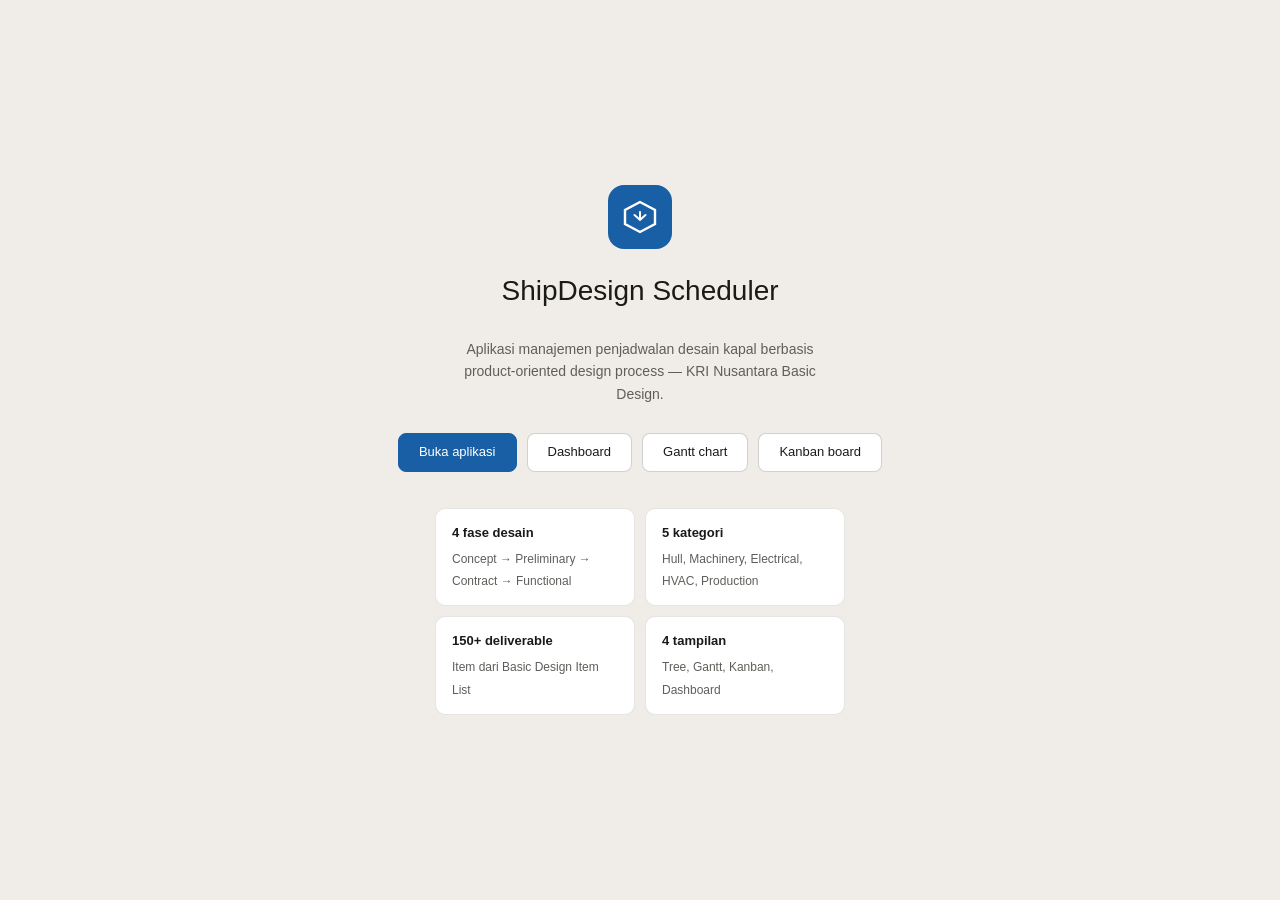
==== index.html @ ca36232a "Initial commit" ====
<!DOCTYPE html>
<html lang="id">
<head>
  <meta charset="UTF-8">
  <meta name="viewport" content="width=device-width, initial-scale=1.0">
  <title>ShipDesign Scheduler</title>
  <link rel="stylesheet" href="css/style.css">
  <style>
    .splash {
      display: flex; flex-direction: column;
      align-items: center; justify-content: center;
      min-height: 100vh; gap: 20px; text-align: center;
      padding: 2rem;
    }
    .splash-logo {
      width: 64px; height: 64px; background: #185FA5;
      border-radius: 16px; display: flex; align-items: center; justify-content: center;
    }
    .splash-logo svg { width: 38px; height: 38px; }
    .splash h1 { font-size: 28px; font-weight: 500; margin-bottom: 4px; }
    .splash p  { font-size: 14px; color: #5f5e5a; max-width: 400px; }
    .splash-links {
      display: flex; gap: 10px; flex-wrap: wrap; justify-content: center; margin-top: 8px;
    }
    .splash-links a {
      padding: 8px 20px; border-radius: 8px; font-size: 13px; text-decoration: none;
      border: 0.5px solid rgba(0,0,0,0.18); color: #1a1a18;
      background: #ffffff;
    }
    .splash-links a:first-child { background: #185FA5; color: #fff; border-color: #185FA5; }
    .splash-links a:hover { opacity: .85; }
    .info-grid {
      display: grid; grid-template-columns: repeat(2, minmax(0, 200px));
      gap: 10px; margin-top: 16px;
    }
    .info-card {
      background: #fff; border: 0.5px solid rgba(0,0,0,0.1);
      border-radius: 10px; padding: 14px 16px; text-align: left;
    }
    .info-card strong { display: block; font-size: 13px; margin-bottom: 3px; }
    .info-card span   { font-size: 12px; color: #5f5e5a; }
  </style>
</head>
<body>
  <div class="splash">
    <div class="splash-logo">
      <svg viewBox="0 0 38 38" fill="none">
        <path d="M19 4L4 12v14l15 8 15-8V12L19 4z" stroke="#fff" stroke-width="2.4"/>
        <path d="M19 14v8M13.5 17l5.5 5 5.5-5" stroke="#fff" stroke-width="2" stroke-linecap="round"/>
      </svg>
    </div>
    <h1>ShipDesign Scheduler</h1>
    <p>Aplikasi manajemen penjadwalan desain kapal berbasis product-oriented design process — KRI Nusantara Basic Design.</p>
    <div class="splash-links">
      <a href="pages/tree.html">Buka aplikasi</a>
      <a href="pages/dashboard.html">Dashboard</a>
      <a href="pages/gantt.html">Gantt chart</a>
      <a href="pages/kanban.html">Kanban board</a>
    </div>
    <div class="info-grid">
      <div class="info-card">
        <strong>4 fase desain</strong>
        <span>Concept → Preliminary → Contract → Functional</span>
      </div>
      <div class="info-card">
        <strong>5 kategori</strong>
        <span>Hull, Machinery, Electrical, HVAC, Production</span>
      </div>
      <div class="info-card">
        <strong>150+ deliverable</strong>
        <span>Item dari Basic Design Item List</span>
      </div>
      <div class="info-card">
        <strong>4 tampilan</strong>
        <span>Tree, Gantt, Kanban, Dashboard</span>
      </div>
    </div>
  </div>
</body>
</html>
---- css/style.css ----
/* ============================================================
   ShipDesign Scheduler — shared styles
   ============================================================ */

*, *::before, *::after { box-sizing: border-box; margin: 0; padding: 0; }

:root {
  --blue-50:  #E6F1FB; --blue-100: #B5D4F4; --blue-400: #378ADD;
  --blue-600: #185FA5; --blue-800: #0C447C; --blue-900: #042C53;
  --teal-50:  #E1F5EE; --teal-600: #0F6E56; --teal-800: #085041;
  --teal-400: #1D9E75;
  --coral-50: #FAECE7; --coral-400: #D85A30; --coral-800: #712B13;
  --purple-50:#EEEDFE; --purple-400:#7F77DD; --purple-800:#3C3489;
  --gray-50:  #F1EFE8; --gray-100: #D3D1C7; --gray-200: #B4B2A9;
  --gray-400: #888780; --gray-600: #5F5E5A; --gray-800: #444441;
  --green-50: #EAF3DE; --green-600:#3B6D11; --green-400:#639922;
  --amber-50: #FAEEDA; --amber-400:#BA7517;
  --red-50:   #FCEBEB; --red-400:  #E24B4A; --red-800:  #A32D2D;

  --bg-primary:   #ffffff;
  --bg-secondary: #f7f6f3;
  --bg-tertiary:  #f0ede8;
  --text-primary:   #1a1a18;
  --text-secondary: #5f5e5a;
  --text-tertiary:  #9a9890;
  --border-light: rgba(0,0,0,0.10);
  --border-mid:   rgba(0,0,0,0.18);
  --radius-md: 8px;
  --radius-lg: 12px;
  --radius-xl: 16px;
  --font: -apple-system, BlinkMacSystemFont, 'Segoe UI', sans-serif;
}

@media (prefers-color-scheme: dark) {
  :root {
    --bg-primary:   #1e1e1c;
    --bg-secondary: #272724;
    --bg-tertiary:  #2e2e2b;
    --text-primary:   #f0ede8;
    --text-secondary: #a8a69f;
    --text-tertiary:  #6a6864;
    --border-light: rgba(255,255,255,0.09);
    --border-mid:   rgba(255,255,255,0.16);
  }
}

body {
  font-family: var(--font);
  background: var(--bg-tertiary);
  color: var(--text-primary);
  font-size: 14px;
  line-height: 1.6;
  min-height: 100vh;
}

/* ---- Layout shell ---- */
.app        { display: flex; flex-direction: column; min-height: 100vh; }
.layout     { display: flex; flex: 1; overflow: hidden; height: calc(100vh - 50px); }
.content    { flex: 1; overflow-y: auto; display: flex; flex-direction: column; }

/* ---- Topbar ---- */
.topbar {
  background: var(--bg-primary);
  border-bottom: 0.5px solid var(--border-light);
  padding: 10px 20px;
  display: flex; align-items: center; gap: 12px;
  height: 50px; flex-shrink: 0;
}
.logo-box {
  width: 30px; height: 30px; background: var(--blue-600);
  border-radius: 6px; display: flex; align-items: center; justify-content: center;
  flex-shrink: 0;
}
.logo-box svg { width: 18px; height: 18px; }
.logo-name   { font-size: 15px; font-weight: 500; color: var(--text-primary); }
.logo-sub    { font-size: 12px; color: var(--text-tertiary); margin-left: 2px; }
.topbar-right { margin-left: auto; display: flex; gap: 8px; align-items: center; }
.avatar {
  width: 28px; height: 28px; border-radius: 50%;
  background: var(--blue-100); display: flex; align-items: center;
  justify-content: center; font-size: 11px; font-weight: 500; color: var(--blue-800);
}

/* ---- Sidebar ---- */
.sidebar {
  width: 200px; flex-shrink: 0;
  background: var(--bg-primary);
  border-right: 0.5px solid var(--border-light);
  padding: 12px 0; overflow-y: auto;
}
.nav-label {
  font-size: 10px; font-weight: 500; color: var(--text-tertiary);
  padding: 8px 16px 4px; letter-spacing: .06em; text-transform: uppercase;
}
.nav-item {
  display: flex; align-items: center; gap: 10px;
  padding: 7px 16px; font-size: 13px; color: var(--text-secondary);
  cursor: pointer; border-left: 2px solid transparent;
  text-decoration: none;
}
.nav-item:hover { background: var(--bg-secondary); color: var(--text-primary); }
.nav-item.active {
  color: var(--blue-600); border-left-color: var(--blue-600);
  background: var(--blue-50); font-weight: 500;
}
.nav-dot { width: 8px; height: 8px; border-radius: 50%; flex-shrink: 0; }
.nav-icon { width: 16px; height: 16px; flex-shrink: 0; }

/* ---- Content header ---- */
.content-header {
  background: var(--bg-primary);
  border-bottom: 0.5px solid var(--border-light);
  padding: 12px 20px; display: flex; align-items: center; gap: 10px;
  flex-shrink: 0;
}
.page-title { font-size: 15px; font-weight: 500; }
.badge {
  font-size: 11px; padding: 2px 8px; border-radius: 10px;
  background: var(--blue-50); color: var(--blue-800); font-weight: 500;
}
.header-right { margin-left: auto; display: flex; gap: 8px; align-items: center; }

/* ---- Buttons ---- */
.btn {
  font-size: 12px; padding: 5px 12px;
  border-radius: var(--radius-md);
  border: 0.5px solid var(--border-mid);
  background: var(--bg-primary); color: var(--text-primary);
  cursor: pointer; font-family: var(--font);
}
.btn:hover { background: var(--bg-secondary); }
.btn-blue  { background: var(--blue-600); color: #fff; border-color: var(--blue-600); }
.btn-blue:hover { background: var(--blue-800); }

/* ---- Chips / status ---- */
.chip {
  font-size: 10px; padding: 2px 7px;
  border-radius: 8px; font-weight: 500; white-space: nowrap;
}
.chip-todo  { background: var(--gray-50);  color: var(--gray-600); }
.chip-prog  { background: var(--blue-50);  color: var(--blue-800); }
.chip-done  { background: var(--green-50); color: var(--green-600); }
.chip-late  { background: var(--red-50);   color: var(--red-800); }

/* ---- Stat cards (dashboard) ---- */
.stat-row {
  display: grid;
  grid-template-columns: repeat(4, minmax(0, 1fr));
  gap: 12px; padding: 16px 20px;
}
.stat-card {
  background: var(--bg-secondary);
  border-radius: var(--radius-md); padding: 12px 16px;
}
.stat-label { font-size: 12px; color: var(--text-secondary); margin-bottom: 4px; }
.stat-val   { font-size: 22px; font-weight: 500; }
.stat-sub   { font-size: 11px; color: var(--text-tertiary); margin-top: 2px; }
.prog-bg    { height: 4px; background: var(--border-light); border-radius: 2px; margin-top: 8px; overflow: hidden; }
.prog-fill  { height: 4px; border-radius: 2px; }

/* ---- Section ---- */
.section { padding: 0 20px 24px; }
.section-title {
  font-size: 13px; font-weight: 500; color: var(--text-secondary);
  margin-bottom: 10px; padding-top: 4px;
}

/* ---- Utility ---- */
select {
  font-size: 12px; padding: 4px 8px;
  border-radius: var(--radius-md);
  border: 0.5px solid var(--border-mid);
  background: var(--bg-primary); color: var(--text-primary);
  font-family: var(--font); cursor: pointer;
}

/* ============================================================
   Approval system styles
   ============================================================ */

/* User pill / switcher in topbar */
.user-pill {
  display: flex; align-items: center; gap: 8px;
  padding: 5px 10px 5px 6px; border-radius: var(--radius-md);
  border: 0.5px solid var(--border-mid); cursor: pointer;
  background: var(--bg-primary); position: relative;
}
.user-pill:hover { background: var(--bg-secondary); }
.user-menu {
  display: none; position: absolute; top: 46px; right: 0;
  width: 260px; background: var(--bg-primary);
  border: 0.5px solid var(--border-mid); border-radius: var(--radius-lg);
  box-shadow: 0 4px 16px rgba(0,0,0,.12); z-index: 300; padding: 4px 0;
}
.user-menu.open { display: block; }
.menu-label {
  font-size: 10px; font-weight: 500; color: var(--text-tertiary);
  padding: 6px 12px 4px; text-transform: uppercase; letter-spacing: .05em;
}
.menu-item {
  display: flex; align-items: center; gap: 10px;
  padding: 7px 12px; cursor: pointer; font-size: 13px;
}
.menu-item:hover  { background: var(--bg-secondary); }
.menu-item.active { background: var(--blue-50); }

/* Avatar */
.av {
  width: 28px; height: 28px; border-radius: 50%;
  display: flex; align-items: center; justify-content: center;
  font-size: 11px; font-weight: 500; flex-shrink: 0;
}

/* Approval track (horizontal stepper) */
.appr-track {
  display: flex; align-items: flex-start; gap: 0;
  margin: 12px 0; flex-wrap: wrap; gap: 4px;
}
.appr-step {
  display: flex; align-items: flex-start; gap: 8px;
  flex: 1; min-width: 100px; padding: 8px 10px;
  border-radius: var(--radius-md); border: 0.5px solid var(--border-light);
  background: var(--bg-secondary); position: relative;
}
.appr-step.done { background: #EAF3DE; border-color: #97C459; }
.appr-step.next { background: var(--blue-50); border-color: #85B7EB; }
.appr-step.wait { opacity: .6; }
.appr-dot {
  width: 20px; height: 20px; border-radius: 50%; flex-shrink: 0;
  display: flex; align-items: center; justify-content: center;
  font-size: 10px; font-weight: 600; margin-top: 1px;
}
.appr-step.done .appr-dot { background: #3B6D11; }
.appr-step.next .appr-dot { background: #185FA5; color: #fff; }
.appr-step.wait .appr-dot { background: var(--gray-200); color: var(--gray-600); }
.appr-info { flex: 1; min-width: 0; }
.appr-role-lbl { font-size: 11px; font-weight: 500; color: var(--text-primary); line-height: 1.3; }
.appr-by      { font-size: 10px; color: var(--text-tertiary); margin-top: 2px; line-height: 1.4; }
.appr-by.next-lbl { color: #185FA5; }
.appr-note    { font-size: 10px; color: var(--text-secondary); font-style: italic; margin-top: 2px; }
.appr-arrow   { display: none; } /* hidden — layout uses flex gap */

/* Approval action area */
.appr-actions textarea {
  width: 100%; font-size: 12px; padding: 7px 9px;
  border-radius: var(--radius-md); border: 0.5px solid var(--border-mid);
  background: var(--bg-primary); color: var(--text-primary);
  resize: none; font-family: var(--font); line-height: 1.5;
}
.appr-actions textarea:focus { outline: none; border-color: #185FA5; }
.btn-approve {
  flex: 1; font-size: 12px; padding: 7px 12px;
  border-radius: var(--radius-md); border: none;
  background: #185FA5; color: #fff; cursor: pointer; font-family: var(--font);
}
.btn-approve:hover { background: #0C447C; }
.btn-reject-sm {
  font-size: 12px; padding: 7px 12px; border-radius: var(--radius-md);
  border: 0.5px solid #E24B4A; background: #FCEBEB; color: #A32D2D;
  cursor: pointer; font-family: var(--font);
}
.btn-reject-sm:hover { background: #F09595; }
.appr-complete {
  display: flex; align-items: center; gap: 6px;
  font-size: 12px; color: #3B6D11; padding: 8px 10px;
  background: #EAF3DE; border-radius: var(--radius-md);
  border: 0.5px solid #97C459;
}
.appr-locked {
  font-size: 12px; color: var(--text-secondary); padding: 8px 10px;
  background: var(--bg-secondary); border-radius: var(--radius-md);
  border: 0.5px solid var(--border-light);
  display: flex; align-items: center; gap: 6px; line-height: 1.5;
}

/* Approval chip in cards/tree */
.appr-chip {
  font-size: 10px; padding: 1px 6px; border-radius: 8px;
  font-weight: 500; white-space: nowrap; display: inline-flex; align-items: center; gap: 3px;
}
.appr-chip-0 { background: var(--gray-50);  color: var(--gray-600); }
.appr-chip-1 { background: var(--blue-50);  color: var(--blue-800); }
.appr-chip-2 { background: var(--blue-50);  color: var(--blue-800); }
.appr-chip-3 { background: var(--amber-50); color: #633806; }
.appr-chip-4 { background: #EAF3DE;         color: #3B6D11; }

/* Add deliverable modal */
.add-modal-bg {
  display: none; position: fixed; inset: 0;
  background: rgba(0,0,0,.4); z-index: 400;
  align-items: center; justify-content: center;
}
.add-modal-bg.open { display: flex; }
.add-modal {
  background: var(--bg-primary); border-radius: var(--radius-xl);
  border: 0.5px solid var(--border-light); padding: 24px;
  width: 480px; max-width: 92vw;
}
.add-modal h3 { font-size: 15px; font-weight: 500; margin-bottom: 4px; }
.add-modal .sub { font-size: 12px; color: var(--text-tertiary); margin-bottom: 20px; }
.form-row { margin-bottom: 14px; }
.form-row label { display: block; font-size: 12px; color: var(--text-secondary); margin-bottom: 5px; font-weight: 500; }
.form-row input, .form-row select, .form-row textarea {
  width: 100%; font-size: 13px; padding: 8px 10px;
  border-radius: var(--radius-md); border: 0.5px solid var(--border-mid);
  background: var(--bg-primary); color: var(--text-primary); font-family: var(--font);
}
.form-row input:focus, .form-row select:focus, .form-row textarea:focus {
  outline: none; border-color: #185FA5;
}
.form-grid-2 { display: grid; grid-template-columns: 1fr 1fr; gap: 12px; }
.add-locked {
  padding: 12px 16px; background: var(--bg-secondary);
  border-radius: var(--radius-md); border: 0.5px solid var(--border-light);
  font-size: 13px; color: var(--text-secondary); display: flex; align-items: center; gap: 8px;
}
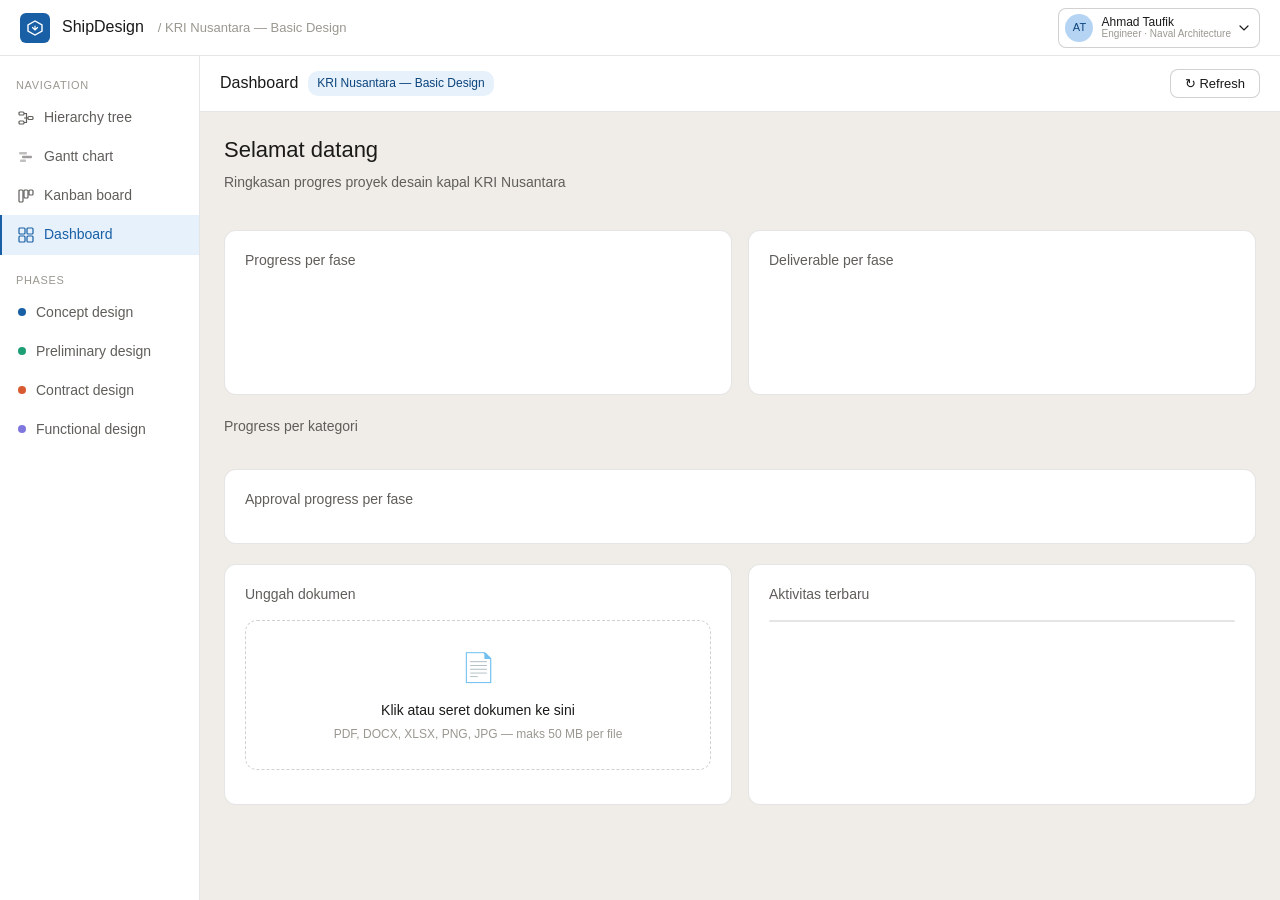
==== commit 7b62d64d: "update review pdf" ====
--- a/index.html
+++ b/index.html
@@ -2,79 +2,10 @@
 <html lang="id">
 <head>
   <meta charset="UTF-8">
-  <meta name="viewport" content="width=device-width, initial-scale=1.0">
+  <meta http-equiv="refresh" content="0;url=pages/dashboard.html">
   <title>ShipDesign Scheduler</title>
-  <link rel="stylesheet" href="css/style.css">
-  <style>
-    .splash {
-      display: flex; flex-direction: column;
-      align-items: center; justify-content: center;
-      min-height: 100vh; gap: 20px; text-align: center;
-      padding: 2rem;
-    }
-    .splash-logo {
-      width: 64px; height: 64px; background: #185FA5;
-      border-radius: 16px; display: flex; align-items: center; justify-content: center;
-    }
-    .splash-logo svg { width: 38px; height: 38px; }
-    .splash h1 { font-size: 28px; font-weight: 500; margin-bottom: 4px; }
-    .splash p  { font-size: 14px; color: #5f5e5a; max-width: 400px; }
-    .splash-links {
-      display: flex; gap: 10px; flex-wrap: wrap; justify-content: center; margin-top: 8px;
-    }
-    .splash-links a {
-      padding: 8px 20px; border-radius: 8px; font-size: 13px; text-decoration: none;
-      border: 0.5px solid rgba(0,0,0,0.18); color: #1a1a18;
-      background: #ffffff;
-    }
-    .splash-links a:first-child { background: #185FA5; color: #fff; border-color: #185FA5; }
-    .splash-links a:hover { opacity: .85; }
-    .info-grid {
-      display: grid; grid-template-columns: repeat(2, minmax(0, 200px));
-      gap: 10px; margin-top: 16px;
-    }
-    .info-card {
-      background: #fff; border: 0.5px solid rgba(0,0,0,0.1);
-      border-radius: 10px; padding: 14px 16px; text-align: left;
-    }
-    .info-card strong { display: block; font-size: 13px; margin-bottom: 3px; }
-    .info-card span   { font-size: 12px; color: #5f5e5a; }
-  </style>
 </head>
 <body>
-  <div class="splash">
-    <div class="splash-logo">
-      <svg viewBox="0 0 38 38" fill="none">
-        <path d="M19 4L4 12v14l15 8 15-8V12L19 4z" stroke="#fff" stroke-width="2.4"/>
-        <path d="M19 14v8M13.5 17l5.5 5 5.5-5" stroke="#fff" stroke-width="2" stroke-linecap="round"/>
-      </svg>
-    </div>
-    <h1>ShipDesign Scheduler</h1>
-    <p>Aplikasi manajemen penjadwalan desain kapal berbasis product-oriented design process — KRI Nusantara Basic Design.</p>
-    <div class="splash-links">
-      <a href="pages/tree.html">Buka aplikasi</a>
-      <a href="pages/dashboard.html">Dashboard</a>
-      <a href="pages/gantt.html">Gantt chart</a>
-      <a href="pages/kanban.html">Kanban board</a>
-    </div>
-    <div class="info-grid">
-      <div class="info-card">
-        <strong>4 fase desain</strong>
-        <span>Concept → Preliminary → Contract → Functional</span>
-      </div>
-      <div class="info-card">
-        <strong>5 kategori</strong>
-        <span>Hull, Machinery, Electrical, HVAC, Production</span>
-      </div>
-      <div class="info-card">
-        <strong>150+ deliverable</strong>
-        <span>Item dari Basic Design Item List</span>
-      </div>
-      <div class="info-card">
-        <strong>4 tampilan</strong>
-        <span>Tree, Gantt, Kanban, Dashboard</span>
-      </div>
-    </div>
-  </div>
+  <script>location.replace('pages/dashboard.html');</script>
 </body>
 </html>
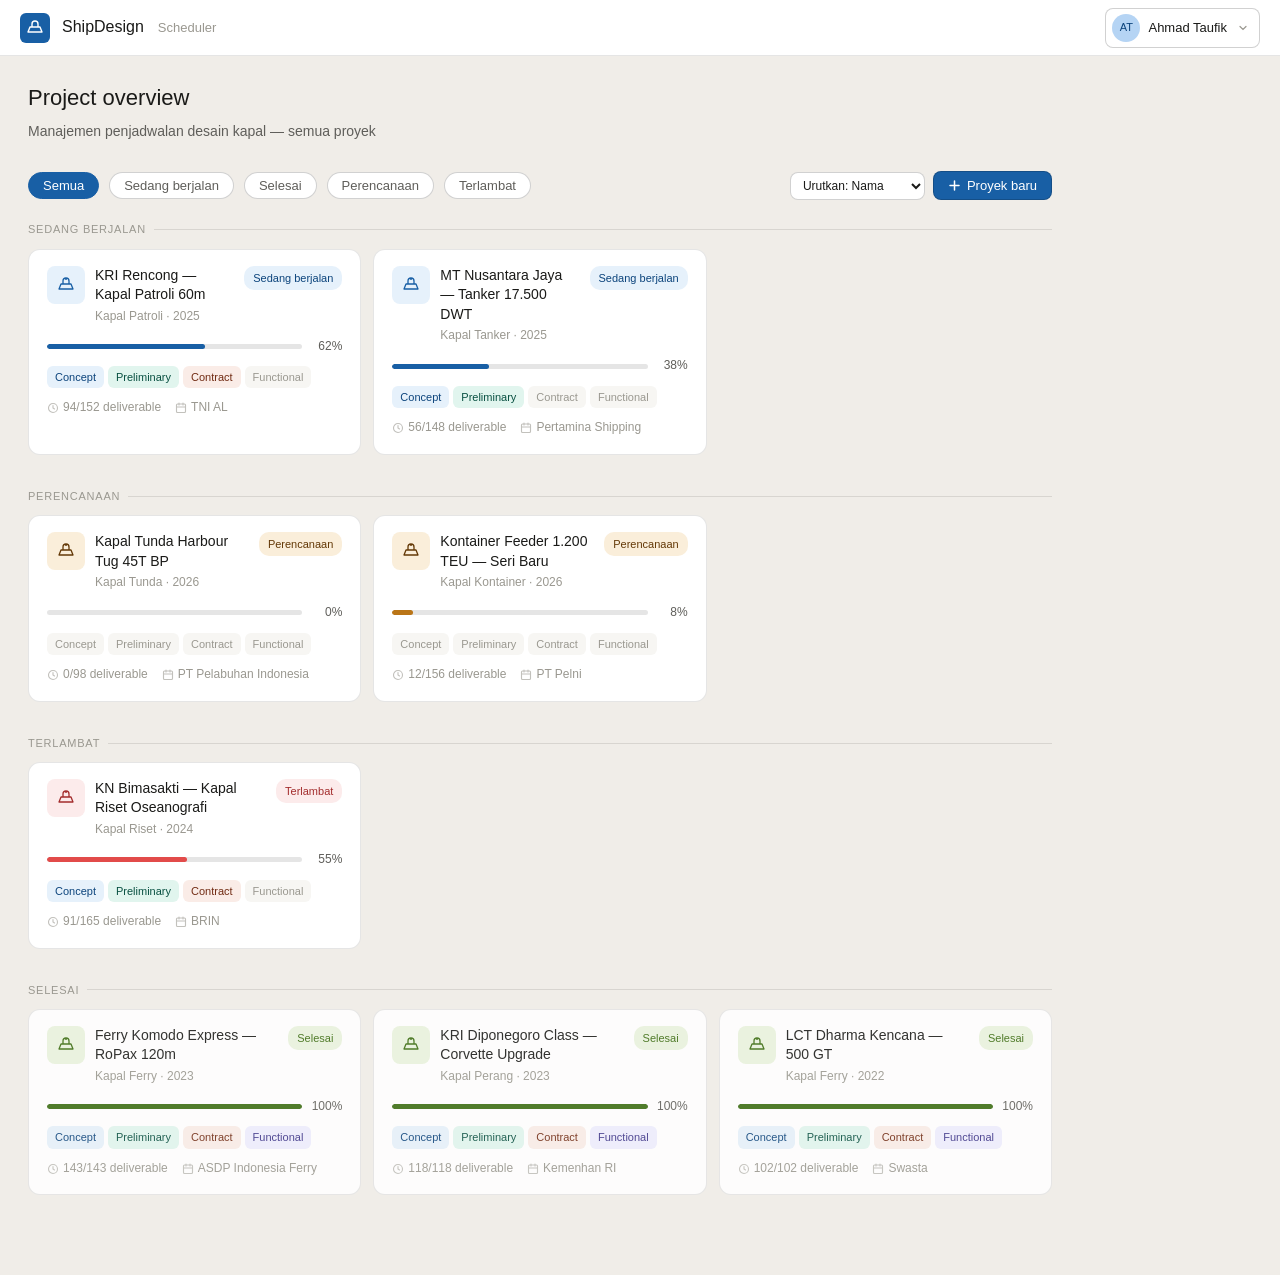
==== commit 1cabe9ee: "index" ====
--- a/index.html
+++ b/index.html
@@ -2,10 +2,505 @@
 <html lang="id">
 <head>
   <meta charset="UTF-8">
-  <meta http-equiv="refresh" content="0;url=pages/dashboard.html">
+  <meta name="viewport" content="width=device-width,initial-scale=1.0">
   <title>ShipDesign Scheduler</title>
+  <link rel="stylesheet" href="css/style.css">
+  <style>
+    /* ── Home-page specific ── */
+    .home-wrap   { padding: 24px 28px 48px; max-width: 1080px; }
+
+    .home-hero   { margin-bottom: 28px; }
+    .home-title  { font-size: 22px; font-weight: 500; color: var(--text-primary); margin-bottom: 4px; }
+    .home-sub    { font-size: 14px; color: var(--text-secondary); }
+
+    /* filter bar */
+    .filter-bar  { display: flex; align-items: center; gap: 10px; margin-bottom: 20px; flex-wrap: wrap; }
+    .filter-pill {
+      font-size: 13px; padding: 5px 14px; border-radius: 20px;
+      border: 0.5px solid var(--border-mid); background: var(--bg-primary);
+      color: var(--text-secondary); cursor: pointer; font-family: var(--font);
+    }
+    .filter-pill:hover  { background: var(--bg-secondary); }
+    .filter-pill.active { background: var(--blue-600); color: #fff; border-color: var(--blue-600); }
+    .filter-right { margin-left: auto; display: flex; gap: 8px; align-items: center; }
+
+    /* section label */
+    .proj-section-hd {
+      font-size: 11px; font-weight: 500; color: var(--text-tertiary);
+      letter-spacing: .07em; text-transform: uppercase;
+      margin-bottom: 10px; margin-top: 4px;
+      display: flex; align-items: center; gap: 8px;
+    }
+    .proj-section-hd::after { content:''; flex:1; height:0.5px; background:var(--border-light); }
+
+    /* project card grid */
+    .proj-grid {
+      display: grid;
+      grid-template-columns: repeat(auto-fill, minmax(300px, 1fr));
+      gap: 12px;
+      margin-bottom: 32px;
+    }
+
+    .proj-card {
+      background: var(--bg-primary);
+      border: 0.5px solid var(--border-light);
+      border-radius: var(--radius-lg);
+      padding: 16px 18px;
+      cursor: pointer;
+      transition: box-shadow .12s, border-color .12s;
+      text-decoration: none; color: inherit;
+      display: flex; flex-direction: column; gap: 10px;
+    }
+    .proj-card:hover {
+      border-color: var(--blue-400);
+      box-shadow: 0 2px 12px rgba(0,0,0,.07);
+    }
+    .proj-card.done-card { opacity: .88; }
+
+    .pc-top    { display: flex; align-items: flex-start; justify-content: space-between; gap: 10px; }
+    .pc-icon   {
+      width: 38px; height: 38px; border-radius: 8px; flex-shrink: 0;
+      display: flex; align-items: center; justify-content: center;
+    }
+    .pc-icon svg { width: 20px; height: 20px; }
+    .pc-title  { font-size: 14px; font-weight: 500; line-height: 1.4; color: var(--text-primary); }
+    .pc-type   { font-size: 12px; color: var(--text-tertiary); margin-top: 2px; }
+
+    /* status pill on card */
+    .pc-status {
+      font-size: 11px; padding: 3px 9px; border-radius: 10px;
+      font-weight: 500; white-space: nowrap; flex-shrink: 0;
+    }
+    .ps-ongoing  { background: var(--blue-50);   color: var(--blue-800); }
+    .ps-done     { background: var(--green-50);  color: var(--green-600); }
+    .ps-planning { background: var(--amber-50);  color: #633806; }
+    .ps-overdue  { background: var(--red-50);    color: var(--red-800); }
+
+    /* progress bar */
+    .pc-prog-wrap { display: flex; align-items: center; gap: 8px; }
+    .pc-prog-bg   { flex: 1; height: 5px; background: var(--border-light); border-radius: 3px; overflow: hidden; }
+    .pc-prog-fill { height: 5px; border-radius: 3px; transition: width .3s; }
+    .pc-prog-pct  { font-size: 12px; color: var(--text-secondary); min-width: 32px; text-align: right; }
+
+    /* meta row */
+    .pc-meta { display: flex; gap: 14px; flex-wrap: wrap; }
+    .pc-meta-item { font-size: 12px; color: var(--text-tertiary); display: flex; align-items: center; gap: 4px; }
+    .pc-meta-item svg { width: 12px; height: 12px; opacity: .6; }
+
+    /* phase dots */
+    .pc-phases { display: flex; gap: 4px; flex-wrap: wrap; }
+    .ph-dot {
+      font-size: 11px; padding: 2px 8px; border-radius: 6px;
+      font-weight: 500;
+    }
+
+    /* empty state */
+    .empty-state {
+      text-align: center; padding: 40px 20px;
+      color: var(--text-tertiary); font-size: 14px;
+      grid-column: 1 / -1;
+    }
+
+    /* new project button */
+    .btn-new {
+      display: inline-flex; align-items: center; gap: 6px;
+      font-size: 13px; padding: 6px 14px;
+      border-radius: var(--radius-md);
+      border: 0.5px solid var(--border-mid);
+      background: var(--blue-600); color: #fff;
+      cursor: pointer; font-family: var(--font); text-decoration: none;
+    }
+    .btn-new:hover { background: var(--blue-800); }
+
+    /* add project modal */
+    .modal-bg {
+      display: none; position: fixed; inset: 0;
+      background: rgba(0,0,0,.35); z-index: 400;
+      align-items: center; justify-content: center;
+    }
+    .modal-bg.open { display: flex; }
+    .modal-box {
+      background: var(--bg-primary); border-radius: var(--radius-xl);
+      border: 0.5px solid var(--border-light);
+      padding: 24px; width: 480px; max-width: 94vw;
+    }
+    .modal-box h3 { font-size: 15px; font-weight: 500; margin-bottom: 4px; }
+    .modal-sub    { font-size: 12px; color: var(--text-tertiary); margin-bottom: 20px; }
+    .form-row     { margin-bottom: 13px; }
+    .form-row label { display: block; font-size: 12px; color: var(--text-secondary); margin-bottom: 5px; font-weight: 500; }
+    .form-row input, .form-row select, .form-row textarea {
+      width: 100%; font-size: 13px; padding: 8px 10px;
+      border-radius: var(--radius-md); border: 0.5px solid var(--border-mid);
+      background: var(--bg-primary); color: var(--text-primary); font-family: var(--font);
+    }
+    .form-row input:focus, .form-row select:focus { outline: none; border-color: var(--blue-600); }
+    .form-grid-2 { display: grid; grid-template-columns: 1fr 1fr; gap: 12px; }
+    .modal-footer { display: flex; justify-content: flex-end; gap: 8px; margin-top: 20px; }
+  </style>
 </head>
 <body>
-  <script>location.replace('pages/dashboard.html');</script>
+<script src="js/data.js"></script>
+
+<!-- topbar only (no sidebar for home) -->
+<div class="app">
+  <div class="topbar">
+    <div class="logo-box">
+      <svg viewBox="0 0 18 18" fill="none"><path d="M2 13h14M2 13l2-5h10l2 5M6 8V5a3 3 0 016 0v3" stroke="#fff" stroke-width="1.4" stroke-linecap="round" stroke-linejoin="round"/></svg>
+    </div>
+    <span class="logo-name">ShipDesign</span>
+    <span class="logo-sub">Scheduler</span>
+    <div class="topbar-right">
+      <script>
+        (function(){
+          const u = getCurrentUser();
+          const R = ROLES[u.role];
+          document.write(`
+            <div class="user-pill" id="user-pill" onclick="toggleUserMenu()">
+              <div class="av" style="background:${R.color};color:${R.tc}">${u.initials}</div>
+              <span style="font-size:13px;color:var(--text-primary)">${u.name}</span>
+              <svg width="12" height="12" viewBox="0 0 12 12" fill="none" style="margin-left:2px;color:var(--text-tertiary)"><path d="M3 4.5l3 3 3-3" stroke="currentColor" stroke-width="1.2" stroke-linecap="round"/></svg>
+            </div>
+            <div class="user-menu" id="user-menu">
+              <div class="menu-label">Ganti pengguna</div>
+              ${TEAM_MEMBERS.map(m=>`<div class="menu-item${m.id===u.id?' active':''}" onclick="switchUser('${m.id}')">
+                <div class="av" style="background:${ROLES[m.role].color};color:${ROLES[m.role].tc}">${m.initials}</div>
+                <div><div style="font-size:13px;font-weight:500">${m.name}</div><div style="font-size:11px;color:var(--text-tertiary)">${ROLES[m.role].label} &middot; ${m.dept}</div></div>
+              </div>`).join('')}
+            </div>`);
+        })();
+      </script>
+    </div>
+  </div>
+
+  <div style="flex:1; overflow-y:auto; background:var(--bg-tertiary);">
+    <div class="home-wrap">
+
+      <div class="home-hero">
+        <div class="home-title">Project overview</div>
+        <div class="home-sub">Manajemen penjadwalan desain kapal &mdash; semua proyek</div>
+      </div>
+
+      <!-- filter bar -->
+      <div class="filter-bar">
+        <button class="filter-pill active" onclick="setFilter('all',this)">Semua</button>
+        <button class="filter-pill" onclick="setFilter('ongoing',this)">Sedang berjalan</button>
+        <button class="filter-pill" onclick="setFilter('done',this)">Selesai</button>
+        <button class="filter-pill" onclick="setFilter('planning',this)">Perencanaan</button>
+        <button class="filter-pill" onclick="setFilter('overdue',this)">Terlambat</button>
+        <div class="filter-right">
+          <select id="sort-sel" onchange="renderProjects()" style="font-size:12px;padding:5px 8px;border-radius:var(--radius-md);border:0.5px solid var(--border-mid);background:var(--bg-primary);color:var(--text-primary);cursor:pointer">
+            <option value="name">Urutkan: Nama</option>
+            <option value="progress">Urutkan: Progress</option>
+            <option value="year">Urutkan: Tahun</option>
+          </select>
+          <button class="btn-new" onclick="openModal()">
+            <svg width="13" height="13" viewBox="0 0 13 13" fill="none"><path d="M6.5 2v9M2 6.5h9" stroke="#fff" stroke-width="1.5" stroke-linecap="round"/></svg>
+            Proyek baru
+          </button>
+        </div>
+      </div>
+
+      <!-- Ongoing -->
+      <div id="sec-ongoing">
+        <div class="proj-section-hd">Sedang berjalan</div>
+        <div class="proj-grid" id="grid-ongoing"></div>
+      </div>
+
+      <!-- Planning -->
+      <div id="sec-planning">
+        <div class="proj-section-hd">Perencanaan</div>
+        <div class="proj-grid" id="grid-planning"></div>
+      </div>
+
+      <!-- Overdue -->
+      <div id="sec-overdue">
+        <div class="proj-section-hd">Terlambat</div>
+        <div class="proj-grid" id="grid-overdue"></div>
+      </div>
+
+      <!-- Done -->
+      <div id="sec-done">
+        <div class="proj-section-hd">Selesai</div>
+        <div class="proj-grid" id="grid-done"></div>
+      </div>
+
+    </div>
+  </div>
+</div>
+
+<!-- Add project modal -->
+<div class="modal-bg" id="modal-bg" onclick="bgClick(event)">
+  <div class="modal-box">
+    <h3>Tambah proyek baru</h3>
+    <div class="modal-sub">Proyek baru akan muncul di daftar dengan fase Concept Design.</div>
+
+    <div class="form-row">
+      <label>Nama proyek</label>
+      <input type="text" id="f-name" placeholder="cth. KRI Nusantara — 2026">
+    </div>
+    <div class="form-grid-2">
+      <div class="form-row">
+        <label>Tipe kapal</label>
+        <select id="f-type">
+          <option>Kapal Patroli</option>
+          <option>Kapal Perang</option>
+          <option>Kapal Tanker</option>
+          <option>Kapal Kontainer</option>
+          <option>Kapal Riset</option>
+          <option>Kapal Ferry</option>
+          <option>Kapal Tunda</option>
+          <option>Lainnya</option>
+        </select>
+      </div>
+      <div class="form-row">
+        <label>Tahun mulai</label>
+        <input type="number" id="f-year" value="2025" min="2020" max="2035">
+      </div>
+    </div>
+    <div class="form-grid-2">
+      <div class="form-row">
+        <label>Klien / pemesan</label>
+        <input type="text" id="f-client" placeholder="cth. TNI AL">
+      </div>
+      <div class="form-row">
+        <label>Status awal</label>
+        <select id="f-status">
+          <option value="planning">Perencanaan</option>
+          <option value="ongoing">Sedang berjalan</option>
+        </select>
+      </div>
+    </div>
+    <div class="form-row">
+      <label>Keterangan singkat</label>
+      <textarea id="f-desc" rows="2" placeholder="Deskripsi proyek (opsional)"></textarea>
+    </div>
+
+    <div class="modal-footer">
+      <button class="btn" onclick="closeModal()">Batal</button>
+      <button class="btn btn-blue" onclick="submitProject()">Tambah proyek</button>
+    </div>
+  </div>
+</div>
+
+<script>
+/* ================================================================
+   Project data — stored in localStorage so it persists
+   ================================================================ */
+const SHIP_ICON = `<svg viewBox="0 0 20 20" fill="none" xmlns="http://www.w3.org/2000/svg">
+  <path d="M3 14h14M3 14l2-5h10l2 5M7 9V6a3 3 0 016 0v3" stroke="currentColor" stroke-width="1.3" stroke-linecap="round" stroke-linejoin="round"/>
+  <circle cx="10" cy="4" r="1" fill="currentColor"/>
+</svg>`;
+
+const ICON_COLORS = {
+  ongoing:  { bg: '#E6F1FB', fg: '#185FA5' },
+  done:     { bg: '#EAF3DE', fg: '#3B6D11' },
+  planning: { bg: '#FAEEDA', fg: '#633806' },
+  overdue:  { bg: '#FCEBEB', fg: '#A32D2D' }
+};
+
+const DEFAULT_PROJECTS = [
+  {
+    id: 'p001', name: 'KRI Rencong — Kapal Patroli 60m',
+    type: 'Kapal Patroli', client: 'TNI AL', year: 2025,
+    status: 'ongoing', progress: 62,
+    desc: 'Desain fungsional kapal patroli kelas Rencong untuk pengamanan perairan nasional.',
+    phases: { concept: true, preliminary: true, contract: true, functional: false },
+    deliverables: { total: 152, done: 94 }
+  },
+  {
+    id: 'p002', name: 'MT Nusantara Jaya — Tanker 17.500 DWT',
+    type: 'Kapal Tanker', client: 'Pertamina Shipping', year: 2025,
+    status: 'ongoing', progress: 38,
+    desc: 'Medium-range tanker untuk distribusi BBM domestik, klasifikasi BKI.',
+    phases: { concept: true, preliminary: true, contract: false, functional: false },
+    deliverables: { total: 148, done: 56 }
+  },
+  {
+    id: 'p003', name: 'KN Bimasakti — Kapal Riset Oseanografi',
+    type: 'Kapal Riset', client: 'BRIN', year: 2024,
+    status: 'overdue', progress: 55,
+    desc: 'Kapal riset kelautan multifungsi, dilengkapi laboratorium dan moonpool.',
+    phases: { concept: true, preliminary: true, contract: true, functional: false },
+    deliverables: { total: 165, done: 91 }
+  },
+  {
+    id: 'p004', name: 'Ferry Komodo Express — RoPax 120m',
+    type: 'Kapal Ferry', client: 'ASDP Indonesia Ferry', year: 2023,
+    status: 'done', progress: 100,
+    desc: 'RoPax ferry berkapasitas 600 penumpang dan 80 kendaraan untuk jalur Merak-Bakauheni.',
+    phases: { concept: true, preliminary: true, contract: true, functional: true },
+    deliverables: { total: 143, done: 143 }
+  },
+  {
+    id: 'p005', name: 'KRI Diponegoro Class — Corvette Upgrade',
+    type: 'Kapal Perang', client: 'Kemenhan RI', year: 2023,
+    status: 'done', progress: 100,
+    desc: 'Mid-life upgrade desain sistem senjata dan navigasi kapal korvet kelas Diponegoro.',
+    phases: { concept: true, preliminary: true, contract: true, functional: true },
+    deliverables: { total: 118, done: 118 }
+  },
+  {
+    id: 'p006', name: 'Kontainer Feeder 1.200 TEU — Seri Baru',
+    type: 'Kapal Kontainer', client: 'PT Pelni', year: 2026,
+    status: 'planning', progress: 8,
+    desc: 'Desain konsep kapal kontainer feeder untuk konektivitas pelabuhan kecil Nusantara.',
+    phases: { concept: false, preliminary: false, contract: false, functional: false },
+    deliverables: { total: 156, done: 12 }
+  },
+  {
+    id: 'p007', name: 'Kapal Tunda Harbour Tug 45T BP',
+    type: 'Kapal Tunda', client: 'PT Pelabuhan Indonesia', year: 2026,
+    status: 'planning', progress: 0,
+    desc: 'Harbour tug dengan bollard pull 45 ton untuk pelabuhan Tanjung Priok.',
+    phases: { concept: false, preliminary: false, contract: false, functional: false },
+    deliverables: { total: 98, done: 0 }
+  },
+  {
+    id: 'p008', name: 'LCT Dharma Kencana — 500 GT',
+    type: 'Kapal Ferry', client: 'Swasta', year: 2022,
+    status: 'done', progress: 100,
+    desc: 'Landing Craft Tank komersial untuk angkutan berat kepulauan Indonesia Timur.',
+    phases: { concept: true, preliminary: true, contract: true, functional: true },
+    deliverables: { total: 102, done: 102 }
+  }
+];
+
+function loadProjects() {
+  try {
+    const s = localStorage.getItem('sd_projects');
+    return s ? JSON.parse(s) : DEFAULT_PROJECTS;
+  } catch(e) { return DEFAULT_PROJECTS; }
+}
+function saveProjects(p) {
+  try { localStorage.setItem('sd_projects', JSON.stringify(p)); } catch(e) {}
+}
+// seed once
+if (!localStorage.getItem('sd_projects')) saveProjects(DEFAULT_PROJECTS);
+
+let currentFilter = 'all';
+
+function setFilter(f, btn) {
+  currentFilter = f;
+  document.querySelectorAll('.filter-pill').forEach(b => b.classList.remove('active'));
+  btn.classList.add('active');
+  renderProjects();
+}
+
+function renderProjects() {
+  const sort = document.getElementById('sort-sel').value;
+  let projects = loadProjects();
+
+  if (sort === 'name')     projects = [...projects].sort((a,b) => a.name.localeCompare(b.name));
+  if (sort === 'progress') projects = [...projects].sort((a,b) => b.progress - a.progress);
+  if (sort === 'year')     projects = [...projects].sort((a,b) => b.year - a.year);
+
+  const filter = f => currentFilter === 'all' ? true : f.status === currentFilter;
+
+  const buckets = {
+    ongoing:  projects.filter(p => p.status === 'ongoing'  && filter(p)),
+    planning: projects.filter(p => p.status === 'planning' && filter(p)),
+    overdue:  projects.filter(p => p.status === 'overdue'  && filter(p)),
+    done:     projects.filter(p => p.status === 'done'     && filter(p))
+  };
+
+  const STATUS_LABEL = { ongoing:'Sedang berjalan', done:'Selesai', planning:'Perencanaan', overdue:'Terlambat' };
+  const STATUS_CLS   = { ongoing:'ps-ongoing', done:'ps-done', planning:'ps-planning', overdue:'ps-overdue' };
+
+  function cardHtml(p) {
+    const ic = ICON_COLORS[p.status];
+    const phEntries = Object.entries(PHASES);
+    const progColor = p.status === 'done' ? '#3B6D11' : p.status === 'overdue' ? '#E24B4A' : p.status === 'planning' ? '#BA7517' : '#185FA5';
+
+    return `<a class="proj-card${p.status==='done'?' done-card':''}" href="pages/dashboard.html" title="${p.name}">
+      <div class="pc-top">
+        <div style="display:flex;align-items:flex-start;gap:10px;flex:1;min-width:0">
+          <div class="pc-icon" style="background:${ic.bg};color:${ic.fg}">${SHIP_ICON}</div>
+          <div style="min-width:0">
+            <div class="pc-title">${p.name}</div>
+            <div class="pc-type">${p.type} &middot; ${p.year}</div>
+          </div>
+        </div>
+        <span class="pc-status ${STATUS_CLS[p.status]}">${STATUS_LABEL[p.status]}</span>
+      </div>
+
+      <div class="pc-prog-wrap">
+        <div class="pc-prog-bg"><div class="pc-prog-fill" style="width:${p.progress}%;background:${progColor}"></div></div>
+        <span class="pc-prog-pct">${p.progress}%</span>
+      </div>
+
+      <div class="pc-phases">
+        ${phEntries.map(([k,ph]) => {
+          const active = p.phases[k];
+          return `<span class="ph-dot" style="background:${active ? ph.bg : 'var(--bg-secondary)'};color:${active ? ph.tc : 'var(--text-tertiary)'}">${ph.label.split(' ')[0]}</span>`;
+        }).join('')}
+      </div>
+
+      <div class="pc-meta">
+        <span class="pc-meta-item">
+          <svg viewBox="0 0 12 12" fill="none"><circle cx="6" cy="6" r="4.5" stroke="currentColor" stroke-width="1.1"/><path d="M6 3.5v2.5l1.5 1" stroke="currentColor" stroke-width="1.1" stroke-linecap="round"/></svg>
+          ${p.deliverables.done}/${p.deliverables.total} deliverable
+        </span>
+        <span class="pc-meta-item">
+          <svg viewBox="0 0 12 12" fill="none"><rect x="1.5" y="2" width="9" height="8.5" rx="1" stroke="currentColor" stroke-width="1.1"/><path d="M4 1v2M8 1v2M1.5 5h9" stroke="currentColor" stroke-width="1.1" stroke-linecap="round"/></svg>
+          ${p.client}
+        </span>
+      </div>
+    </a>`;
+  }
+
+  function renderSection(id, secId, arr) {
+    const grid = document.getElementById('grid-' + id);
+    const sec  = document.getElementById('sec-'  + secId);
+    if (!grid) return;
+    const show = arr.length > 0 && (currentFilter === 'all' || currentFilter === id);
+    sec.style.display = show ? '' : 'none';
+    grid.innerHTML = arr.length
+      ? arr.map(cardHtml).join('')
+      : `<div class="empty-state">Tidak ada proyek di kategori ini.</div>`;
+  }
+
+  renderSection('ongoing',  'ongoing',  buckets.ongoing);
+  renderSection('planning', 'planning', buckets.planning);
+  renderSection('overdue',  'overdue',  buckets.overdue);
+  renderSection('done',     'done',     buckets.done);
+}
+
+/* ── Modal ── */
+function openModal() {
+  document.getElementById('modal-bg').classList.add('open');
+}
+function closeModal() {
+  document.getElementById('modal-bg').classList.remove('open');
+}
+function bgClick(e) {
+  if (e.target === document.getElementById('modal-bg')) closeModal();
+}
+function submitProject() {
+  const name = document.getElementById('f-name').value.trim();
+  if (!name) { document.getElementById('f-name').focus(); return; }
+
+  const projects = loadProjects();
+  projects.unshift({
+    id: 'p' + Date.now(),
+    name,
+    type:   document.getElementById('f-type').value,
+    client: document.getElementById('f-client').value || '—',
+    year:   parseInt(document.getElementById('f-year').value) || 2025,
+    status: document.getElementById('f-status').value,
+    progress: document.getElementById('f-status').value === 'ongoing' ? 5 : 0,
+    desc:   document.getElementById('f-desc').value || '',
+    phases: { concept: false, preliminary: false, contract: false, functional: false },
+    deliverables: { total: 0, done: 0 }
+  });
+  saveProjects(projects);
+  closeModal();
+  document.getElementById('f-name').value = '';
+  document.getElementById('f-client').value = '';
+  document.getElementById('f-desc').value = '';
+  renderProjects();
+}
+
+renderProjects();
+</script>
 </body>
 </html>
--- a/css/style.css
+++ b/css/style.css
@@ -0,0 +1,316 @@
+/* ============================================================
+   ShipDesign Scheduler — shared styles
+   ============================================================ */
+
+*, *::before, *::after { box-sizing: border-box; margin: 0; padding: 0; }
+
+:root {
+  --blue-50:  #E6F1FB; --blue-100: #B5D4F4; --blue-400: #378ADD;
+  --blue-600: #185FA5; --blue-800: #0C447C; --blue-900: #042C53;
+  --teal-50:  #E1F5EE; --teal-600: #0F6E56; --teal-800: #085041;
+  --teal-400: #1D9E75;
+  --coral-50: #FAECE7; --coral-400: #D85A30; --coral-800: #712B13;
+  --purple-50:#EEEDFE; --purple-400:#7F77DD; --purple-800:#3C3489;
+  --gray-50:  #F1EFE8; --gray-100: #D3D1C7; --gray-200: #B4B2A9;
+  --gray-400: #888780; --gray-600: #5F5E5A; --gray-800: #444441;
+  --green-50: #EAF3DE; --green-600:#3B6D11; --green-400:#639922;
+  --amber-50: #FAEEDA; --amber-400:#BA7517;
+  --red-50:   #FCEBEB; --red-400:  #E24B4A; --red-800:  #A32D2D;
+
+  --bg-primary:   #ffffff;
+  --bg-secondary: #f7f6f3;
+  --bg-tertiary:  #f0ede8;
+  --text-primary:   #1a1a18;
+  --text-secondary: #5f5e5a;
+  --text-tertiary:  #9a9890;
+  --border-light: rgba(0,0,0,0.10);
+  --border-mid:   rgba(0,0,0,0.18);
+  --radius-md: 8px;
+  --radius-lg: 12px;
+  --radius-xl: 16px;
+  --font: -apple-system, BlinkMacSystemFont, 'Segoe UI', sans-serif;
+}
+
+@media (prefers-color-scheme: dark) {
+  :root {
+    --bg-primary:   #1e1e1c;
+    --bg-secondary: #272724;
+    --bg-tertiary:  #2e2e2b;
+    --text-primary:   #f0ede8;
+    --text-secondary: #a8a69f;
+    --text-tertiary:  #6a6864;
+    --border-light: rgba(255,255,255,0.09);
+    --border-mid:   rgba(255,255,255,0.16);
+  }
+}
+
+body {
+  font-family: var(--font);
+  background: var(--bg-tertiary);
+  color: var(--text-primary);
+  font-size: 15px;
+  line-height: 1.65;
+  min-height: 100vh;
+}
+
+/* ---- Layout shell ---- */
+.app        { display: flex; flex-direction: column; min-height: 100vh; }
+.layout     { display: flex; flex: 1; overflow: hidden; height: calc(100vh - 56px); }
+.content    { flex: 1; overflow-y: auto; display: flex; flex-direction: column; }
+
+/* ---- Topbar ---- */
+.topbar {
+  background: var(--bg-primary);
+  border-bottom: 0.5px solid var(--border-light);
+  padding: 10px 20px;
+  display: flex; align-items: center; gap: 12px;
+  height: 56px; flex-shrink: 0;
+}
+.logo-box {
+  width: 30px; height: 30px; background: var(--blue-600);
+  border-radius: 6px; display: flex; align-items: center; justify-content: center;
+  flex-shrink: 0;
+}
+.logo-box svg { width: 18px; height: 18px; }
+.logo-name   { font-size: 16px; font-weight: 500; color: var(--text-primary); }
+.logo-sub    { font-size: 13px; color: var(--text-tertiary); margin-left: 2px; }
+.topbar-right { margin-left: auto; display: flex; gap: 8px; align-items: center; }
+.avatar {
+  width: 28px; height: 28px; border-radius: 50%;
+  background: var(--blue-100); display: flex; align-items: center;
+  justify-content: center; font-size: 11px; font-weight: 500; color: var(--blue-800);
+}
+
+/* ---- Sidebar ---- */
+.sidebar {
+  width: 200px; flex-shrink: 0;
+  background: var(--bg-primary);
+  border-right: 0.5px solid var(--border-light);
+  padding: 12px 0; overflow-y: auto;
+}
+.nav-label {
+  font-size: 11px; font-weight: 500; color: var(--text-tertiary);
+  padding: 8px 16px 4px; letter-spacing: .06em; text-transform: uppercase;
+}
+.nav-item {
+  display: flex; align-items: center; gap: 10px;
+  padding: 8px 16px; font-size: 14px; color: var(--text-secondary);
+  cursor: pointer; border-left: 2px solid transparent;
+  text-decoration: none;
+}
+.nav-item:hover { background: var(--bg-secondary); color: var(--text-primary); }
+.nav-item.active {
+  color: var(--blue-600); border-left-color: var(--blue-600);
+  background: var(--blue-50); font-weight: 500;
+}
+.nav-dot { width: 8px; height: 8px; border-radius: 50%; flex-shrink: 0; }
+.nav-icon { width: 16px; height: 16px; flex-shrink: 0; }
+
+/* ---- Content header ---- */
+.content-header {
+  background: var(--bg-primary);
+  border-bottom: 0.5px solid var(--border-light);
+  padding: 13px 20px; display: flex; align-items: center; gap: 10px;
+  flex-shrink: 0;
+}
+.page-title { font-size: 16px; font-weight: 500; }
+.badge {
+  font-size: 12px; padding: 3px 9px; border-radius: 10px;
+  background: var(--blue-50); color: var(--blue-800); font-weight: 500;
+}
+.header-right { margin-left: auto; display: flex; gap: 8px; align-items: center; }
+
+/* ---- Buttons ---- */
+.btn {
+  font-size: 13px; padding: 6px 14px;
+  border-radius: var(--radius-md);
+  border: 0.5px solid var(--border-mid);
+  background: var(--bg-primary); color: var(--text-primary);
+  cursor: pointer; font-family: var(--font);
+}
+.btn:hover { background: var(--bg-secondary); }
+.btn-blue  { background: var(--blue-600); color: #fff; border-color: var(--blue-600); }
+.btn-blue:hover { background: var(--blue-800); }
+
+/* ---- Chips / status ---- */
+.chip {
+  font-size: 11px; padding: 3px 8px;
+  border-radius: 8px; font-weight: 500; white-space: nowrap;
+}
+.chip-todo  { background: var(--gray-50);  color: var(--gray-600); }
+.chip-prog  { background: var(--blue-50);  color: var(--blue-800); }
+.chip-done  { background: var(--green-50); color: var(--green-600); }
+.chip-late  { background: var(--red-50);   color: var(--red-800); }
+
+/* ---- Stat cards (dashboard) ---- */
+.stat-row {
+  display: grid;
+  grid-template-columns: repeat(4, minmax(0, 1fr));
+  gap: 12px; padding: 16px 20px;
+}
+.stat-card {
+  background: var(--bg-secondary);
+  border-radius: var(--radius-md); padding: 12px 16px;
+}
+.stat-label { font-size: 13px; color: var(--text-secondary); margin-bottom: 4px; }
+.stat-val   { font-size: 24px; font-weight: 500; }
+.stat-sub   { font-size: 12px; color: var(--text-tertiary); margin-top: 2px; }
+.prog-bg    { height: 4px; background: var(--border-light); border-radius: 2px; margin-top: 8px; overflow: hidden; }
+.prog-fill  { height: 4px; border-radius: 2px; }
+
+/* ---- Section ---- */
+.section { padding: 0 20px 24px; }
+.section-title {
+  font-size: 13px; font-weight: 500; color: var(--text-secondary);
+  margin-bottom: 10px; padding-top: 4px;
+}
+
+/* ---- Utility ---- */
+select {
+  font-size: 12px; padding: 4px 8px;
+  border-radius: var(--radius-md);
+  border: 0.5px solid var(--border-mid);
+  background: var(--bg-primary); color: var(--text-primary);
+  font-family: var(--font); cursor: pointer;
+}
+
+/* ============================================================
+   Approval system styles
+   ============================================================ */
+
+/* User pill / switcher in topbar */
+.user-pill {
+  display: flex; align-items: center; gap: 8px;
+  padding: 5px 10px 5px 6px; border-radius: var(--radius-md);
+  border: 0.5px solid var(--border-mid); cursor: pointer;
+  background: var(--bg-primary); position: relative;
+}
+.user-pill:hover { background: var(--bg-secondary); }
+.user-menu {
+  display: none; position: absolute; top: 46px; right: 0;
+  width: 260px; background: var(--bg-primary);
+  border: 0.5px solid var(--border-mid); border-radius: var(--radius-lg);
+  box-shadow: 0 4px 16px rgba(0,0,0,.12); z-index: 300; padding: 4px 0;
+}
+.user-menu.open { display: block; }
+.menu-label {
+  font-size: 10px; font-weight: 500; color: var(--text-tertiary);
+  padding: 6px 12px 4px; text-transform: uppercase; letter-spacing: .05em;
+}
+.menu-item {
+  display: flex; align-items: center; gap: 10px;
+  padding: 7px 12px; cursor: pointer; font-size: 13px;
+}
+.menu-item:hover  { background: var(--bg-secondary); }
+.menu-item.active { background: var(--blue-50); }
+
+/* Avatar */
+.av {
+  width: 28px; height: 28px; border-radius: 50%;
+  display: flex; align-items: center; justify-content: center;
+  font-size: 11px; font-weight: 500; flex-shrink: 0;
+}
+
+/* Approval track (horizontal stepper) */
+.appr-track {
+  display: flex; align-items: flex-start; gap: 0;
+  margin: 12px 0; flex-wrap: wrap; gap: 4px;
+}
+.appr-step {
+  display: flex; align-items: flex-start; gap: 8px;
+  flex: 1; min-width: 100px; padding: 8px 10px;
+  border-radius: var(--radius-md); border: 0.5px solid var(--border-light);
+  background: var(--bg-secondary); position: relative;
+}
+.appr-step.done { background: #EAF3DE; border-color: #97C459; }
+.appr-step.next { background: var(--blue-50); border-color: #85B7EB; }
+.appr-step.wait { opacity: .6; }
+.appr-dot {
+  width: 20px; height: 20px; border-radius: 50%; flex-shrink: 0;
+  display: flex; align-items: center; justify-content: center;
+  font-size: 10px; font-weight: 600; margin-top: 1px;
+}
+.appr-step.done .appr-dot { background: #3B6D11; }
+.appr-step.next .appr-dot { background: #185FA5; color: #fff; }
+.appr-step.wait .appr-dot { background: var(--gray-200); color: var(--gray-600); }
+.appr-info { flex: 1; min-width: 0; }
+.appr-role-lbl { font-size: 11px; font-weight: 500; color: var(--text-primary); line-height: 1.3; }
+.appr-by      { font-size: 10px; color: var(--text-tertiary); margin-top: 2px; line-height: 1.4; }
+.appr-by.next-lbl { color: #185FA5; }
+.appr-note    { font-size: 10px; color: var(--text-secondary); font-style: italic; margin-top: 2px; }
+.appr-arrow   { display: none; } /* hidden — layout uses flex gap */
+
+/* Approval action area */
+.appr-actions textarea {
+  width: 100%; font-size: 12px; padding: 7px 9px;
+  border-radius: var(--radius-md); border: 0.5px solid var(--border-mid);
+  background: var(--bg-primary); color: var(--text-primary);
+  resize: none; font-family: var(--font); line-height: 1.5;
+}
+.appr-actions textarea:focus { outline: none; border-color: #185FA5; }
+.btn-approve {
+  flex: 1; font-size: 12px; padding: 7px 12px;
+  border-radius: var(--radius-md); border: none;
+  background: #185FA5; color: #fff; cursor: pointer; font-family: var(--font);
+}
+.btn-approve:hover { background: #0C447C; }
+.btn-reject-sm {
+  font-size: 12px; padding: 7px 12px; border-radius: var(--radius-md);
+  border: 0.5px solid #E24B4A; background: #FCEBEB; color: #A32D2D;
+  cursor: pointer; font-family: var(--font);
+}
+.btn-reject-sm:hover { background: #F09595; }
+.appr-complete {
+  display: flex; align-items: center; gap: 6px;
+  font-size: 12px; color: #3B6D11; padding: 8px 10px;
+  background: #EAF3DE; border-radius: var(--radius-md);
+  border: 0.5px solid #97C459;
+}
+.appr-locked {
+  font-size: 12px; color: var(--text-secondary); padding: 8px 10px;
+  background: var(--bg-secondary); border-radius: var(--radius-md);
+  border: 0.5px solid var(--border-light);
+  display: flex; align-items: center; gap: 6px; line-height: 1.5;
+}
+
+/* Approval chip in cards/tree */
+.appr-chip {
+  font-size: 10px; padding: 1px 6px; border-radius: 8px;
+  font-weight: 500; white-space: nowrap; display: inline-flex; align-items: center; gap: 3px;
+}
+.appr-chip-0 { background: var(--gray-50);  color: var(--gray-600); }
+.appr-chip-1 { background: var(--blue-50);  color: var(--blue-800); }
+.appr-chip-2 { background: var(--blue-50);  color: var(--blue-800); }
+.appr-chip-3 { background: var(--amber-50); color: #633806; }
+.appr-chip-4 { background: #EAF3DE;         color: #3B6D11; }
+
+/* Add deliverable modal */
+.add-modal-bg {
+  display: none; position: fixed; inset: 0;
+  background: rgba(0,0,0,.4); z-index: 400;
+  align-items: center; justify-content: center;
+}
+.add-modal-bg.open { display: flex; }
+.add-modal {
+  background: var(--bg-primary); border-radius: var(--radius-xl);
+  border: 0.5px solid var(--border-light); padding: 24px;
+  width: 480px; max-width: 92vw;
+}
+.add-modal h3 { font-size: 15px; font-weight: 500; margin-bottom: 4px; }
+.add-modal .sub { font-size: 12px; color: var(--text-tertiary); margin-bottom: 20px; }
+.form-row { margin-bottom: 14px; }
+.form-row label { display: block; font-size: 12px; color: var(--text-secondary); margin-bottom: 5px; font-weight: 500; }
+.form-row input, .form-row select, .form-row textarea {
+  width: 100%; font-size: 13px; padding: 8px 10px;
+  border-radius: var(--radius-md); border: 0.5px solid var(--border-mid);
+  background: var(--bg-primary); color: var(--text-primary); font-family: var(--font);
+}
+.form-row input:focus, .form-row select:focus, .form-row textarea:focus {
+  outline: none; border-color: #185FA5;
+}
+.form-grid-2 { display: grid; grid-template-columns: 1fr 1fr; gap: 12px; }
+.add-locked {
+  padding: 12px 16px; background: var(--bg-secondary);
+  border-radius: var(--radius-md); border: 0.5px solid var(--border-light);
+  font-size: 13px; color: var(--text-secondary); display: flex; align-items: center; gap: 8px;
+}
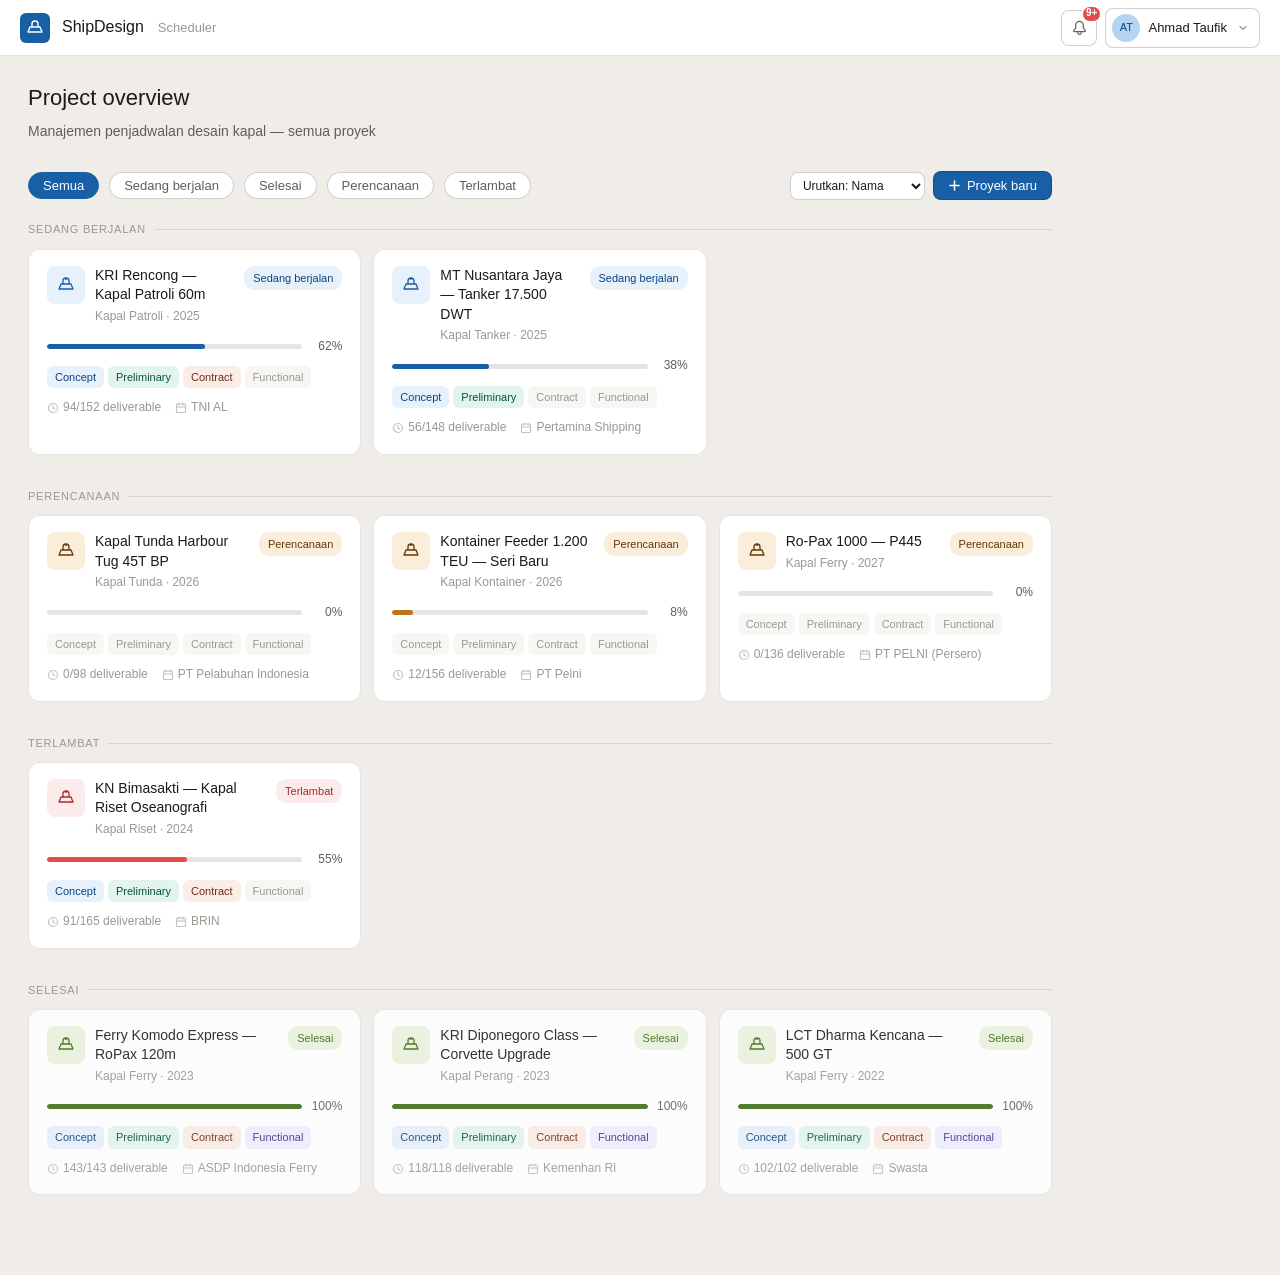
==== commit 7f4da7a7: "add schedule tabel s curve" ====
--- a/index.html
+++ b/index.html
@@ -155,6 +155,7 @@
           const u = getCurrentUser();
           const R = ROLES[u.role];
           document.write(`
+            ${notifWidgetHtml()}
             <div class="user-pill" id="user-pill" onclick="toggleUserMenu()">
               <div class="av" style="background:${R.color};color:${R.tc}">${u.initials}</div>
               <span style="font-size:13px;color:var(--text-primary)">${u.name}</span>
@@ -362,20 +363,33 @@
     desc: 'Landing Craft Tank komersial untuk angkutan berat kepulauan Indonesia Timur.',
     phases: { concept: true, preliminary: true, contract: true, functional: true },
     deliverables: { total: 102, done: 102 }
+  },
+  {
+    id: 'p009', name: 'Ro-Pax 1000 — P445',
+    type: 'Kapal Ferry', client: 'PT PELNI (Persero)', year: 2027,
+    status: 'planning', progress: 0,
+    desc: 'Consultancy services for the design of the 1,000-passenger RoPax vessel project of PT PELNI (Persero). Jadwal NAOS P445_DDS_00 Rev.00 (Conceptual, Preliminary & Basic Design, 11 Jan–29 Oct 2027).',
+    phases: { concept: false, preliminary: false, contract: false, functional: false },
+    deliverables: { total: 136, done: 0 }
   }
 ];
 
 function loadProjects() {
   try {
     const s = localStorage.getItem('sd_projects');
-    return s ? JSON.parse(s) : DEFAULT_PROJECTS;
+    let projects = s ? JSON.parse(s) : [];
+    if (!Array.isArray(projects) || !projects.length) projects = DEFAULT_PROJECTS.slice();
+    // merge in any default projects not yet present (e.g. newly added ones),
+    // without touching projects the user already has/edited
+    const haveIds = new Set(projects.map(p => p.id));
+    DEFAULT_PROJECTS.forEach(dp => { if (!haveIds.has(dp.id)) projects.push(dp); });
+    saveProjects(projects);
+    return projects;
   } catch(e) { return DEFAULT_PROJECTS; }
 }
 function saveProjects(p) {
   try { localStorage.setItem('sd_projects', JSON.stringify(p)); } catch(e) {}
 }
-// seed once
-if (!localStorage.getItem('sd_projects')) saveProjects(DEFAULT_PROJECTS);
 
 let currentFilter = 'all';
 
--- a/css/style.css
+++ b/css/style.css
@@ -65,6 +65,7 @@
   padding: 10px 20px;
   display: flex; align-items: center; gap: 12px;
   height: 56px; flex-shrink: 0;
+  position: sticky; top: 0; z-index: 250;
 }
 .logo-box {
   width: 30px; height: 30px; background: var(--blue-600);
@@ -314,3 +315,59 @@
   border-radius: var(--radius-md); border: 0.5px solid var(--border-light);
   font-size: 13px; color: var(--text-secondary); display: flex; align-items: center; gap: 8px;
 }
+
+/* ============================================================
+   Reminders / notification bell
+   ============================================================ */
+.notif-bell {
+  width: 36px; height: 36px; border-radius: var(--radius-md);
+  border: 0.5px solid var(--border-mid); background: var(--bg-primary);
+  display: flex; align-items: center; justify-content: center;
+  cursor: pointer; position: relative; color: var(--text-secondary);
+}
+.notif-bell:hover { background: var(--bg-secondary); color: var(--text-primary); }
+.notif-badge {
+  position: absolute; top: -5px; right: -5px;
+  min-width: 16px; height: 16px; padding: 0 3px; border-radius: 8px;
+  background: var(--red-400); color: #fff; font-size: 10px; font-weight: 600;
+  display: flex; align-items: center; justify-content: center;
+  border: 1.5px solid var(--bg-primary);
+}
+.notif-menu {
+  display: none; position: absolute; top: 46px; right: 0;
+  width: 320px; max-height: 420px; overflow-y: auto;
+  background: var(--bg-primary); border: 0.5px solid var(--border-mid);
+  border-radius: var(--radius-lg); box-shadow: 0 4px 16px rgba(0,0,0,.12);
+  z-index: 300; padding: 10px 0;
+}
+.notif-menu.open { display: block; }
+.notif-hd {
+  display: flex; align-items: center; justify-content: space-between;
+  padding: 2px 12px 8px; margin-bottom: 4px; border-bottom: 0.5px solid var(--border-light);
+}
+.notif-gear {
+  background: none; border: none; cursor: pointer; color: var(--text-tertiary);
+  padding: 4px; border-radius: 6px; display: flex; align-items: center;
+}
+.notif-gear:hover { background: var(--bg-secondary); color: var(--text-primary); }
+.notif-settings { padding: 8px 12px 2px; }
+.notif-settings label { display: block; font-size: 12px; color: var(--text-secondary); margin-bottom: 6px; }
+.notif-settings input[type="number"] {
+  width: 70px; font-size: 13px; padding: 7px 9px;
+  border-radius: var(--radius-md); border: 0.5px solid var(--border-mid);
+  background: var(--bg-primary); color: var(--text-primary); font-family: var(--font);
+}
+.notif-settings-note { font-size: 11px; color: var(--text-tertiary); margin-top: 8px; }
+.notif-list { max-height: 240px; overflow-y: auto; padding: 0 6px; }
+.notif-item {
+  display: flex; align-items: center; gap: 8px;
+  padding: 7px 6px; border-radius: var(--radius-md);
+}
+.notif-item:hover { background: var(--bg-secondary); }
+.notif-item-main { flex: 1; min-width: 0; }
+.notif-item-title {
+  font-size: 12.5px; font-weight: 500; color: var(--text-primary);
+  overflow: hidden; text-overflow: ellipsis; white-space: nowrap;
+}
+.notif-item-sub { font-size: 11px; color: var(--text-tertiary); margin-top: 1px; }
+.notif-empty { padding: 18px 12px; text-align: center; font-size: 12px; color: var(--text-tertiary); }
